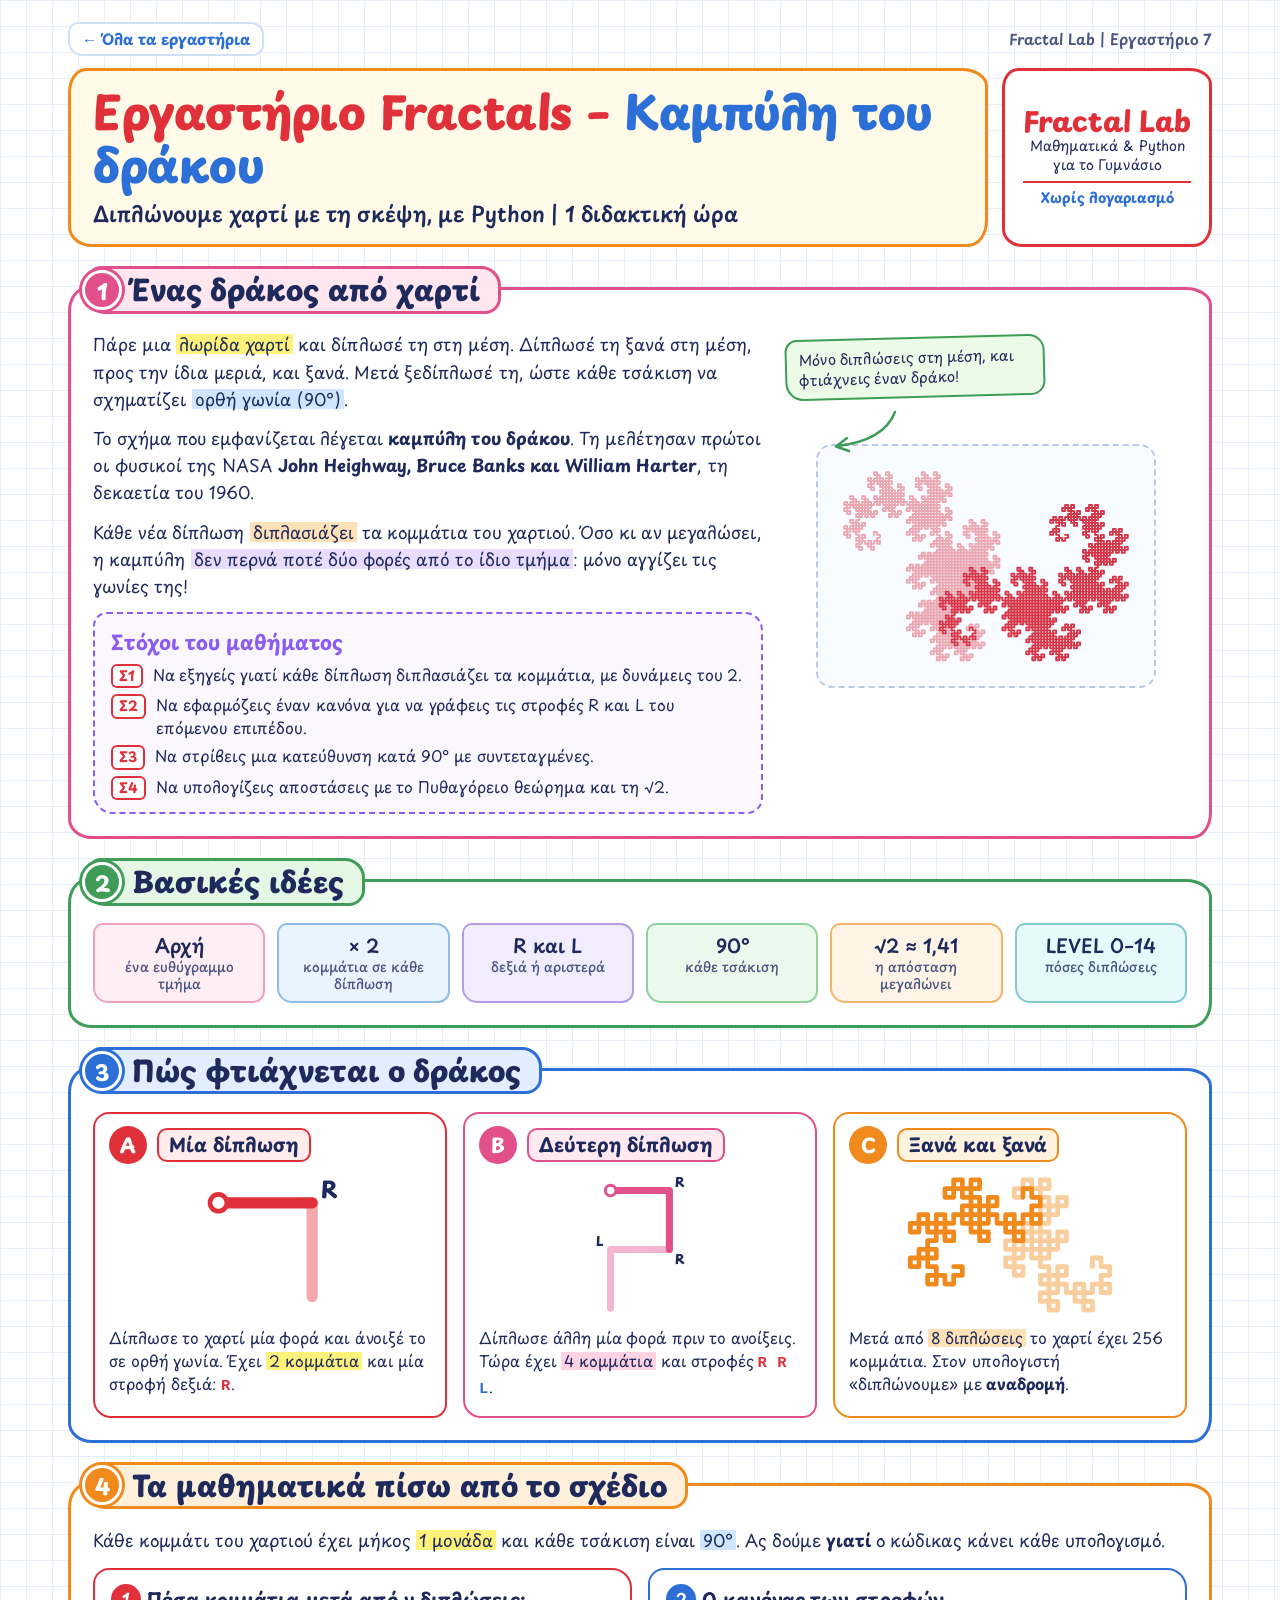
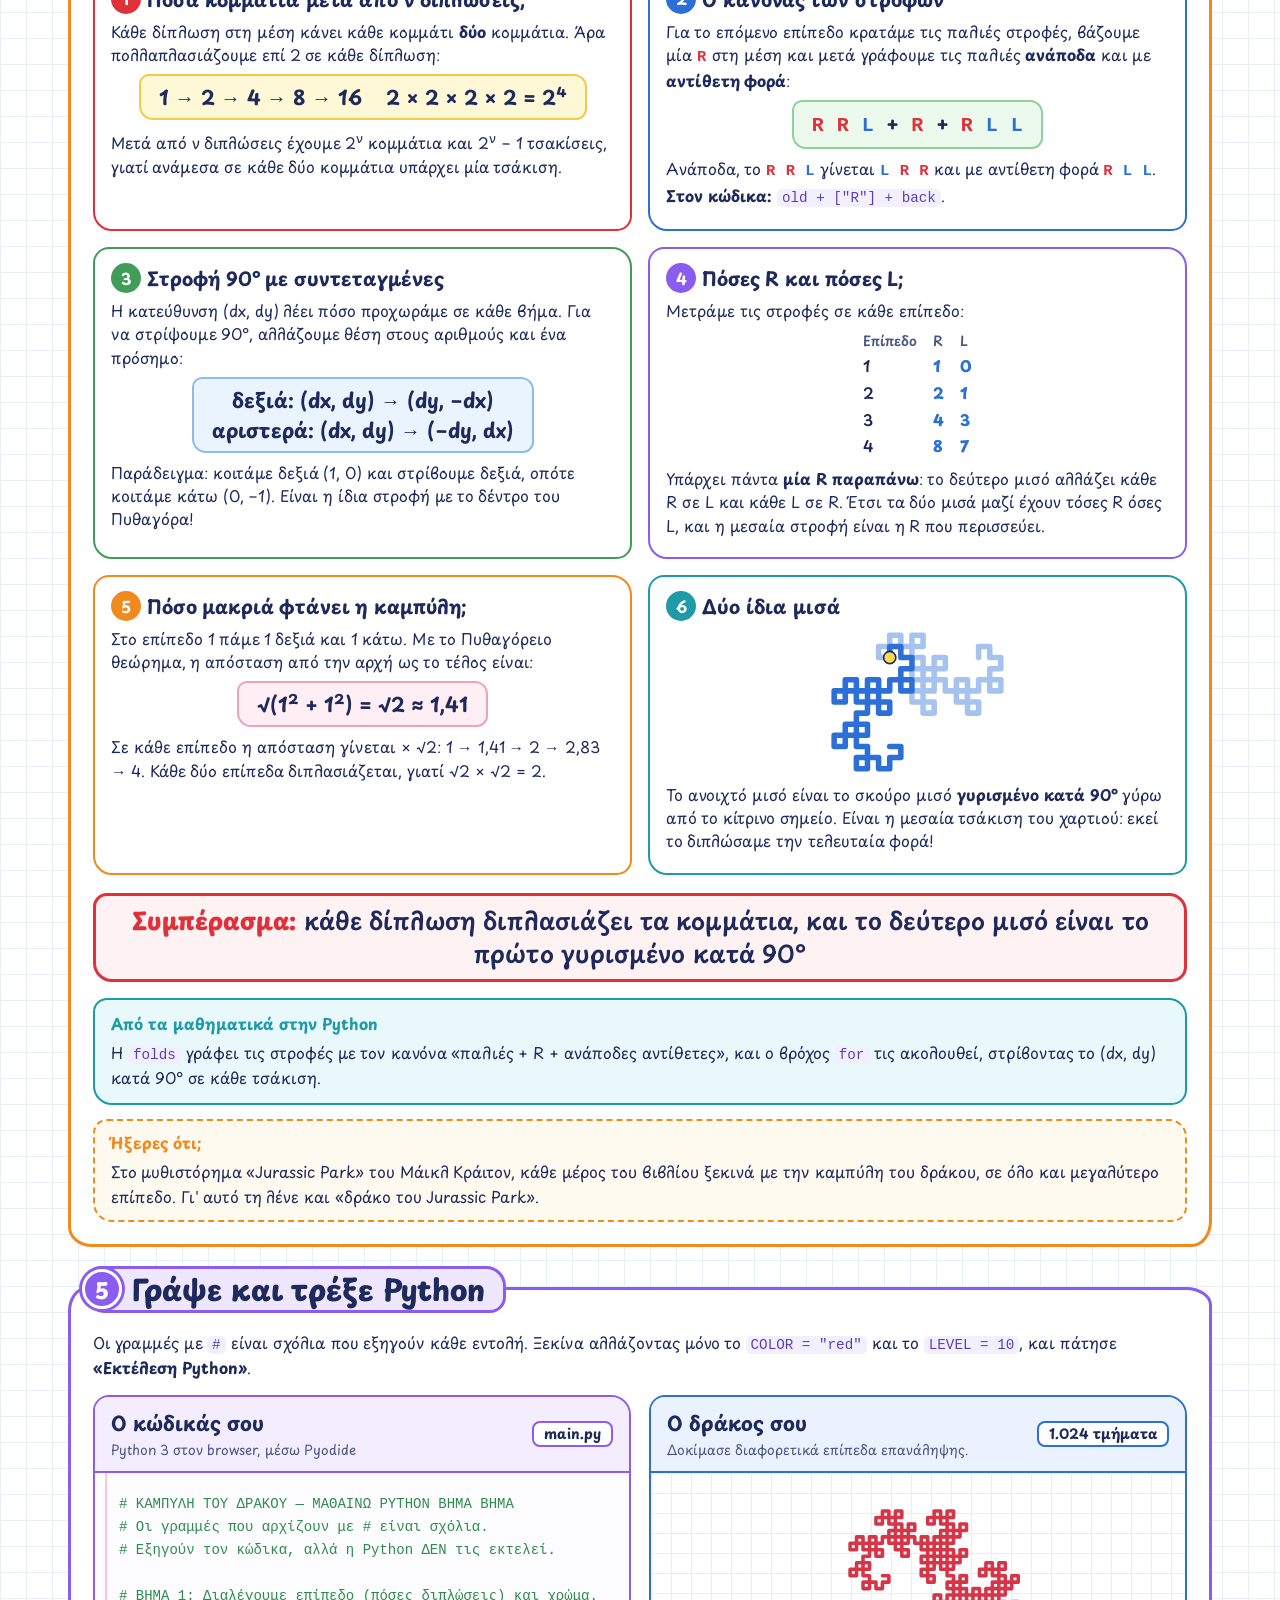
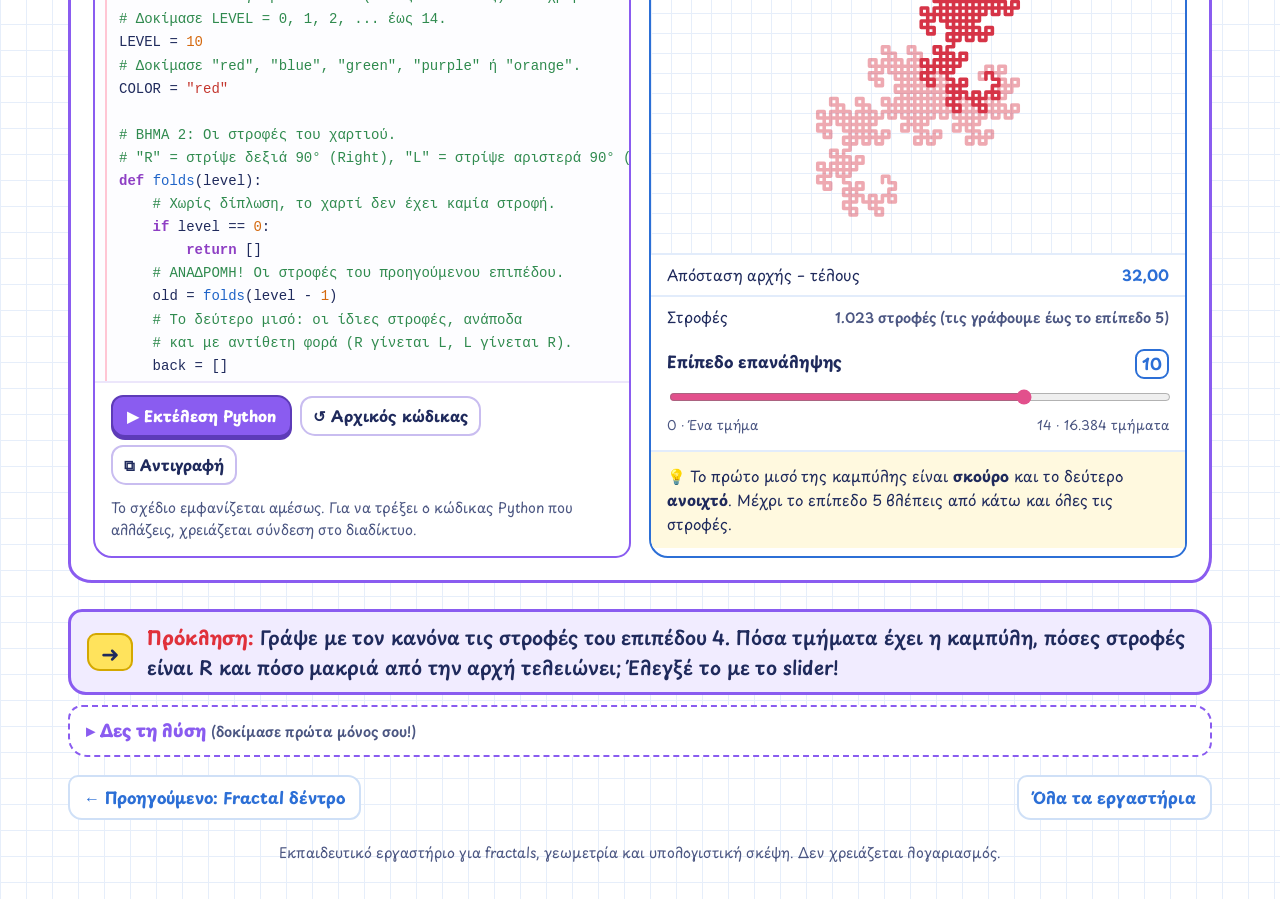
==== dragon-curve/index.html @ 5a10f0d4 "Add lab 7, the dragon curve, and list all seven labs Co-Authored-By: Claude Opus 5.5 <noreply@anthro" ====
<!doctype html>
<html lang="el"><head><meta charset="utf-8"/><meta name="viewport" content="width=device-width, initial-scale=1"/><title>Εργαστήριο Fractals · Καμπύλη του δράκου</title>
<link rel="preconnect" href="https://fonts.googleapis.com"><link rel="preconnect" href="https://fonts.gstatic.com" crossorigin>
<link href="https://fonts.googleapis.com/css2?family=Playpen+Sans:wght@400..800&display=swap" rel="stylesheet">
<link rel="stylesheet" href="../assets/lab.css">
<style>
.stat-line{padding:8px 16px;border-top:2px solid #e2ecfb;font-size:15px;display:flex;justify-content:space-between;align-items:baseline;gap:12px}
.stat-line b{color:var(--blue);text-align:right}
.stat-line.turns b{font-size:14px;color:var(--muted);font-weight:600}.stat-line.turns b.seq{font-weight:700;word-break:break-all}
.seq{font-family:ui-monospace,SFMono-Regular,Menlo,Consolas,monospace;font-weight:700;letter-spacing:.5px}
.seq .r{color:var(--red)}.seq .l{color:var(--blue)}
</style>
</head>
<body><main class="sheet">
<nav class="lab-nav" aria-label="Fractal Lab"><a href="../">← Όλα τα εργαστήρια</a><span>Fractal Lab | Εργαστήριο 7</span></nav>

<header class="sheet-head">
  <div class="title-card">
    <h1><span class="t1">Εργαστήριο Fractals –</span> <span class="t2">Καμπύλη του δράκου</span></h1>
    <p>Διπλώνουμε χαρτί με τη σκέψη, με Python | 1 διδακτική ώρα</p>
  </div>
  <aside class="brand-card" aria-label="Fractal Lab">
    <strong>Fractal Lab</strong>
    <span>Μαθηματικά &amp; Python<br>για το Γυμνάσιο</span>
    <em>Χωρίς λογαριασμό</em>
  </aside>
</header>

<section class="block b-pink" aria-labelledby="s1">
  <div class="tab"><span class="num">1</span><h2 id="s1">Ένας δράκος από χαρτί</h2></div>
  <div class="intro">
    <div>
      <p>Πάρε μια <span class="hl y">λωρίδα χαρτί</span> και δίπλωσέ τη στη μέση. Δίπλωσέ τη ξανά στη μέση, προς την ίδια μεριά, και ξανά. Μετά ξεδίπλωσέ τη, ώστε κάθε τσάκιση να σχηματίζει <span class="hl b">ορθή γωνία (90°)</span>.</p>
      <p>Το σχήμα που εμφανίζεται λέγεται <strong>καμπύλη του δράκου</strong>. Τη μελέτησαν πρώτοι οι φυσικοί της NASA <strong>John Heighway, Bruce Banks και William Harter</strong>, τη δεκαετία του 1960.</p>
      <p>Κάθε νέα δίπλωση <span class="hl o">διπλασιάζει</span> τα κομμάτια του χαρτιού. Όσο κι αν μεγαλώσει, η καμπύλη <span class="hl v">δεν περνά ποτέ δύο φορές από το ίδιο τμήμα</span>: μόνο αγγίζει τις γωνίες της!</p>
      <div class="goals">
        <h3>Στόχοι του μαθήματος</h3>
        <ol>
          <li><b>Σ1</b><span>Να εξηγείς γιατί κάθε δίπλωση διπλασιάζει τα κομμάτια, με δυνάμεις του 2.</span></li>
          <li><b>Σ2</b><span>Να εφαρμόζεις έναν κανόνα για να γράφεις τις στροφές R και L του επόμενου επιπέδου.</span></li>
          <li><b>Σ3</b><span>Να στρίβεις μια κατεύθυνση κατά 90° με συντεταγμένες.</span></li>
          <li><b>Σ4</b><span>Να υπολογίζεις αποστάσεις με το Πυθαγόρειο θεώρημα και τη √2.</span></li>
        </ol>
      </div>
    </div>
    <div class="figure">
      <p class="note">Μόνο διπλώσεις στη μέση, και φτιάχνεις έναν δράκο!</p>
      <svg class="arrow" viewBox="0 0 90 46" aria-hidden="true"><path d="M70 4 C 60 30, 30 36, 12 38" fill="none" stroke="#3f9d58" stroke-width="2.5" stroke-linecap="round"/><path d="M22 30 L11 38.5 L24 43" fill="none" stroke="#3f9d58" stroke-width="2.5" stroke-linecap="round" stroke-linejoin="round"/></svg>
      <div class="fig-box"><svg id="fig-hero" role="img" aria-label="Καμπύλη του δράκου, επίπεδο 12"></svg></div>
    </div>
  </div>
</section>
<section class="block b-green" aria-labelledby="s2">
  <div class="tab"><span class="num">2</span><h2 id="s2">Βασικές ιδέες</h2></div>
  <div class="chips">
    <div class="chip c1">Αρχή<small>ένα ευθύγραμμο τμήμα</small></div>
    <div class="chip c2">× 2<small>κομμάτια σε κάθε δίπλωση</small></div>
    <div class="chip c3">R και L<small>δεξιά ή αριστερά</small></div>
    <div class="chip c4">90°<small>κάθε τσάκιση</small></div>
    <div class="chip c5">√2 ≈ 1,41<small>η απόσταση μεγαλώνει</small></div>
    <div class="chip c6">LEVEL 0–14<small>πόσες διπλώσεις</small></div>
  </div>
</section>
<section class="block b-blue" aria-labelledby="s3">
  <div class="tab"><span class="num">3</span><h2 id="s3">Πώς φτιάχνεται ο δράκος</h2></div>
  <div class="steps">
    <article class="step sA">
      <div class="step-head"><span class="letter">A</span><h3>Μία δίπλωση</h3></div>
      <svg class="fig" id="fig-a" role="img" aria-label="Δύο τμήματα με μία στροφή δεξιά"></svg>
      <p>Δίπλωσε το χαρτί μία φορά και άνοιξέ το σε ορθή γωνία. Έχει <span class="hl y">2 κομμάτια</span> και μία στροφή δεξιά: <span class="seq"><span class="r">R</span></span>.</p>
    </article>
    <article class="step sB">
      <div class="step-head"><span class="letter">B</span><h3>Δεύτερη δίπλωση</h3></div>
      <svg class="fig" id="fig-b" role="img" aria-label="Τέσσερα τμήματα με στροφές R, R, L"></svg>
      <p>Δίπλωσε άλλη μία φορά πριν το ανοίξεις. Τώρα έχει <span class="hl p">4 κομμάτια</span> και στροφές <span class="seq"><span class="r">R</span> <span class="r">R</span> <span class="l">L</span></span>.</p>
    </article>
    <article class="step sC">
      <div class="step-head"><span class="letter">C</span><h3>Ξανά και ξανά</h3></div>
      <svg class="fig" id="fig-c" role="img" aria-label="Καμπύλη του δράκου, επίπεδο 8"></svg>
      <p>Μετά από <span class="hl o">8 διπλώσεις</span> το χαρτί έχει 256 κομμάτια. Στον υπολογιστή «διπλώνουμε» με <strong>αναδρομή</strong>.</p>
    </article>
  </div>
</section>
<section class="block b-orange" aria-labelledby="s4">
  <div class="tab"><span class="num">4</span><h2 id="s4">Τα μαθηματικά πίσω από το σχέδιο</h2></div>
  <p class="math-lead">Κάθε κομμάτι του χαρτιού έχει μήκος <span class="hl y">1 μονάδα</span> και κάθε τσάκιση είναι <span class="hl b">90°</span>. Ας δούμε <strong>γιατί</strong> ο κώδικας κάνει κάθε υπολογισμό.</p>
  <div class="math-grid">
    <article class="math-item m1"><h3><span class="q">1</span>Πόσα κομμάτια μετά από ν διπλώσεις;</h3>
      <p>Κάθε δίπλωση στη μέση κάνει κάθε κομμάτι <strong>δύο</strong> κομμάτια. Άρα πολλαπλασιάζουμε επί 2 σε κάθε δίπλωση:</p>
      <div class="fbox">1 → 2 → 4 → 8 → 16 &nbsp;&nbsp; 2 × 2 × 2 × 2 = 2⁴</div>
      <p>Μετά από ν διπλώσεις έχουμε 2<sup>ν</sup> κομμάτια και 2<sup>ν</sup> − 1 τσακίσεις, γιατί ανάμεσα σε κάθε δύο κομμάτια υπάρχει μία τσάκιση.</p>
    </article>
    <article class="math-item m2"><h3><span class="q">2</span>Ο κανόνας των στροφών</h3>
      <p>Για το επόμενο επίπεδο κρατάμε τις παλιές στροφές, βάζουμε μία <span class="seq"><span class="r">R</span></span> στη μέση και μετά γράφουμε τις παλιές <strong>ανάποδα</strong> και με <strong>αντίθετη φορά</strong>:</p>
      <div class="fbox green"><span class="seq"><span class="r">R</span> <span class="r">R</span> <span class="l">L</span></span> &nbsp;+&nbsp; <span class="seq"><span class="r">R</span></span> &nbsp;+&nbsp; <span class="seq"><span class="r">R</span> <span class="l">L</span> <span class="l">L</span></span></div>
      <p>Ανάποδα, το <span class="seq"><span class="r">R</span> <span class="r">R</span> <span class="l">L</span></span> γίνεται <span class="seq"><span class="l">L</span> <span class="r">R</span> <span class="r">R</span></span> και με αντίθετη φορά <span class="seq"><span class="r">R</span> <span class="l">L</span> <span class="l">L</span></span>. <strong>Στον κώδικα:</strong> <code>old + ["R"] + back</code>.</p>
    </article>
    <article class="math-item m3"><h3><span class="q">3</span>Στροφή 90° με συντεταγμένες</h3>
      <p>Η κατεύθυνση (dx, dy) λέει πόσο προχωράμε σε κάθε βήμα. Για να στρίψουμε 90°, αλλάζουμε θέση στους αριθμούς και ένα πρόσημο:</p>
      <div class="fbox blue">δεξιά: (dx, dy) → (dy, −dx)<br>αριστερά: (dx, dy) → (−dy, dx)</div>
      <p>Παράδειγμα: κοιτάμε δεξιά (1, 0) και στρίβουμε δεξιά, οπότε κοιτάμε κάτω (0, −1). Είναι η ίδια στροφή με το δέντρο του Πυθαγόρα!</p>
    </article>
    <article class="math-item m4"><h3><span class="q">4</span>Πόσες R και πόσες L;</h3>
      <p>Μετράμε τις στροφές σε κάθε επίπεδο:</p>
      <div class="table"><span class="th">Επίπεδο</span><span class="th">R</span><span class="th">L</span><span>1</span><span>1</span><span>0</span><span>2</span><span>2</span><span>1</span><span>3</span><span>4</span><span>3</span><span>4</span><span>8</span><span>7</span></div>
      <p>Υπάρχει πάντα <strong>μία R παραπάνω</strong>: το δεύτερο μισό αλλάζει κάθε R σε L και κάθε L σε R. Έτσι τα δύο μισά μαζί έχουν τόσες R όσες L, και η μεσαία στροφή είναι η R που περισσεύει.</p>
    </article>
    <article class="math-item m5"><h3><span class="q">5</span>Πόσο μακριά φτάνει η καμπύλη;</h3>
      <p>Στο επίπεδο 1 πάμε 1 δεξιά και 1 κάτω. Με το Πυθαγόρειο θεώρημα, η απόσταση από την αρχή ως το τέλος είναι:</p>
      <div class="fbox pink">√(1² + 1²) = √2 ≈ 1,41</div>
      <p>Σε κάθε επίπεδο η απόσταση γίνεται × √2: 1 → 1,41 → 2 → 2,83 → 4. Κάθε δύο επίπεδα διπλασιάζεται, γιατί √2 × √2 = 2.</p>
    </article>
    <article class="math-item m6"><h3><span class="q">6</span>Δύο ίδια μισά</h3>
      <svg class="fig" id="fig-halves" role="img" aria-label="Καμπύλη του δράκου επιπέδου 7, με το πρώτο μισό σκούρο και το δεύτερο ανοιχτό, και το μεσαίο σημείο σημειωμένο" style="height:150px"></svg>
      <p>Το ανοιχτό μισό είναι το σκούρο μισό <strong>γυρισμένο κατά 90°</strong> γύρω από το κίτρινο σημείο. Είναι η μεσαία τσάκιση του χαρτιού: εκεί το διπλώσαμε την τελευταία φορά!</p>
    </article>
  </div>
  <div class="answer">Συμπέρασμα: <span>κάθε δίπλωση διπλασιάζει τα κομμάτια, και το δεύτερο μισό είναι το πρώτο γυρισμένο κατά 90°</span></div>
  <div class="bridge"><strong>Από τα μαθηματικά στην Python</strong><p>Η <code>folds</code> γράφει τις στροφές με τον κανόνα «παλιές + R + ανάποδες αντίθετες», και ο βρόχος <code>for</code> τις ακολουθεί, στρίβοντας το (dx, dy) κατά 90° σε κάθε τσάκιση.</p></div>
  <div class="did-you-know"><strong>Ήξερες ότι;</strong><p>Στο μυθιστόρημα «Jurassic Park» του Μάικλ Κράιτον, κάθε μέρος του βιβλίου ξεκινά με την καμπύλη του δράκου, σε όλο και μεγαλύτερο επίπεδο. Γι' αυτό τη λένε και «δράκο του Jurassic Park».</p></div>
</section>
<section class="block b-purple" aria-labelledby="s5">
  <div class="tab"><span class="num">5</span><h2 id="s5">Γράψε και τρέξε Python</h2></div>
  <p class="lab-guide">Οι γραμμές με <code>#</code> είναι σχόλια που εξηγούν κάθε εντολή. Ξεκίνα αλλάζοντας μόνο το <code>COLOR = "red"</code> και το <code>LEVEL = 10</code>, και πάτησε <strong>«Εκτέλεση Python»</strong>.</p>
  <div class="workspace">
    <article class="panel p-code">
      <div class="panel-head"><div><h3>Ο κώδικάς σου</h3><p>Python 3 στον browser, μέσω Pyodide</p></div><span class="tag">main.py</span></div>
      <div class="editor-wrap"><pre id="highlight" aria-hidden="true" class="editor-highlight"><code id="highlightCode"></code></pre><textarea class="editor" id="code" spellcheck="false" aria-label="Επεξεργαστής κώδικα Python" wrap="off"></textarea></div>
      <div class="actions"><button class="primary" id="run">▶ Εκτέλεση Python</button><button class="secondary" id="reset">↺ Αρχικός κώδικας</button><button class="secondary" id="copy">⧉ Αντιγραφή</button></div>
      <div id="status" class="status" role="status" aria-live="polite">Το σχέδιο εμφανίζεται αμέσως. Για να τρέξει ο κώδικας Python που αλλάζεις, χρειάζεται σύνδεση στο διαδίκτυο.</div>
    </article>
    <article class="panel p-draw">
      <div class="panel-head"><div><h3>Ο δράκος σου</h3><p>Δοκίμασε διαφορετικά επίπεδα επανάληψης.</p></div><span class="tag" id="countBadge">1.024 τμήματα</span></div>
      <div class="preview"><canvas id="canvas" aria-label="Η καμπύλη του δράκου σου"></canvas></div>
      <div class="stat-line"><span>Απόσταση αρχής – τέλους</span><b id="dist">…</b></div>
      <div class="stat-line turns"><span>Στροφές</span><b id="turns">…</b></div>
      <div class="controls">
        <div class="range-label"><label for="level">Επίπεδο επανάληψης</label><strong id="levelText">10</strong></div><input id="level" type="range" min="0" max="14" value="10"/><div class="mini-row"><span>0 · Ένα τμήμα</span><span>14 · 16.384 τμήματα</span></div>
      </div>
      <div class="callout">💡 Το πρώτο μισό της καμπύλης είναι <strong>σκούρο</strong> και το δεύτερο <strong>ανοιχτό</strong>. Μέχρι το επίπεδο 5 βλέπεις από κάτω και όλες τις στροφές.</div>
    </article>
  </div>
</section>

<div class="next"><span class="go" aria-hidden="true">➜</span><p><b>Πρόκληση:</b> Γράψε με τον κανόνα τις στροφές του επιπέδου 4. Πόσα τμήματα έχει η καμπύλη, πόσες στροφές είναι R και πόσο μακριά από την αρχή τελειώνει; Έλεγξέ το με το slider!</p></div>
<details class="solution"><summary>Δες τη λύση <small>(δοκίμασε πρώτα μόνος σου!)</small></summary>
<div class="sol-body">
<p><strong>Οι στροφές.</strong> Ξεκινάμε από το επίπεδο 3: <span class="seq"><span class="r">R</span> <span class="r">R</span> <span class="l">L</span> <span class="r">R</span> <span class="r">R</span> <span class="l">L</span> <span class="l">L</span></span>. Τις γράφουμε ανάποδα, <span class="seq"><span class="l">L</span> <span class="l">L</span> <span class="r">R</span> <span class="r">R</span> <span class="l">L</span> <span class="r">R</span> <span class="r">R</span></span>, και αλλάζουμε τη φορά τους, <span class="seq"><span class="r">R</span> <span class="r">R</span> <span class="l">L</span> <span class="l">L</span> <span class="r">R</span> <span class="l">L</span> <span class="l">L</span></span>. Τώρα τα ενώνουμε με μία <span class="seq"><span class="r">R</span></span> στη μέση:</p>
<div class="fbox"><span class="seq"><span class="r">R</span> <span class="r">R</span> <span class="l">L</span> <span class="r">R</span> <span class="r">R</span> <span class="l">L</span> <span class="l">L</span></span> &nbsp;+&nbsp; <span class="seq"><span class="r">R</span></span> &nbsp;+&nbsp; <span class="seq"><span class="r">R</span> <span class="r">R</span> <span class="l">L</span> <span class="l">L</span> <span class="r">R</span> <span class="l">L</span> <span class="l">L</span></span></div>
<p>Δηλαδή 7 + 1 + 7 = 15 στροφές.</p>
<p><strong>Πόσα τμήματα;</strong> Τέσσερις διπλώσεις: 2⁴ = 2 × 2 × 2 × 2 = 16 τμήματα, μία στροφή ανάμεσα σε κάθε δύο: 16 − 1 = 15. ✓</p>
<p><strong>Πόσες R;</strong> Μετράμε: 8 στροφές R και 7 στροφές L, δηλαδή μία R παραπάνω, όπως πάντα.</p>
<p><strong>Πόσο μακριά;</strong> Σε κάθε επίπεδο η απόσταση γίνεται × √2:</p>
<div class="fbox pink">(√2)⁴ = √2 × √2 × √2 × √2 = 2 × 2 = 4</div>
<p>Το βλέπεις και στη γραμμή «Απόσταση αρχής – τέλους» κάτω από τον δράκο.</p>
<p class="final">Απάντηση: R R L R R L L R R R L L R L L, 16 τμήματα, 8 R και 7 L, απόσταση 4</p>
</div></details>

<nav class="lab-pager" aria-label="Άλλα εργαστήρια"><a href="../fractal-tree/">← Προηγούμενο: Fractal δέντρο</a><a class="next-lab" href="../">Όλα τα εργαστήρια</a></nav>

<footer>Εκπαιδευτικό εργαστήριο για fractals, γεωμετρία και υπολογιστική σκέψη. Δεν χρειάζεται λογαριασμός.</footer>
</main>
<script src="../assets/draw2d.js"></script>
<script src="../assets/lab.js"></script>
<script>

const INITIAL = "# ΚΑΜΠΥΛΗ ΤΟΥ ΔΡΑΚΟΥ — ΜΑΘΑΙΝΩ PYTHON ΒΗΜΑ ΒΗΜΑ\n# Οι γραμμές που αρχίζουν με # είναι σχόλια.\n# Εξηγούν τον κώδικα, αλλά η Python ΔΕΝ τις εκτελεί.\n\n# ΒΗΜΑ 1: Διαλέγουμε επίπεδο (πόσες διπλώσεις) και χρώμα.\n# Δοκίμασε LEVEL = 0, 1, 2, ... έως 14.\nLEVEL = 10\n# Δοκίμασε \"red\", \"blue\", \"green\", \"purple\" ή \"orange\".\nCOLOR = \"red\"\n\n# ΒΗΜΑ 2: Οι στροφές του χαρτιού.\n# \"R\" = στρίψε δεξιά 90° (Right), \"L\" = στρίψε αριστερά 90° (Left).\ndef folds(level):\n    # Χωρίς δίπλωση, το χαρτί δεν έχει καμία στροφή.\n    if level == 0:\n        return []\n    # ΑΝΑΔΡΟΜΗ! Οι στροφές του προηγούμενου επιπέδου.\n    old = folds(level - 1)\n    # Το δεύτερο μισό: οι ίδιες στροφές, ανάποδα\n    # και με αντίθετη φορά (R γίνεται L, L γίνεται R).\n    back = []\n    for turn in reversed(old):\n        if turn == \"R\":\n            back.append(\"L\")\n        else:\n            back.append(\"R\")\n    # Παλιές στροφές + μία νέα στη μέση + το δεύτερο μισό.\n    return old + [\"R\"] + back\n\nturns = folds(LEVEL)\n\n# ΒΗΜΑ 3: Περπατάμε πάνω στο ξεδιπλωμένο χαρτί.\n# Ξεκινάμε από το (0, 0) και κοιτάμε προς τα δεξιά: (dx, dy) = (1, 0).\nx, y = 0, 0\ndx, dy = 1, 0\npoints = [(x, y)]\nx, y = x + dx, y + dy\npoints.append((x, y))\n\nfor turn in turns:\n    # Στροφή 90°: δεξιά (dx, dy) γίνεται (dy, -dx),\n    # αριστερά (dx, dy) γίνεται (-dy, dx).\n    if turn == \"R\":\n        dx, dy = dy, -dx\n    else:\n        dx, dy = -dy, dx\n    # Ένα βήμα μπροστά στη νέα κατεύθυνση.\n    x, y = x + dx, y + dy\n    points.append((x, y))\n\n# ΤΕΛΟΣ! Η ιστοσελίδα ενώνει τα points με το COLOR.\n# ΠΕΙΡΑΜΑ: Βάλε return old + [\"L\"] + back και δες τι αλλάζει.\n";
const $ = s => document.querySelector(s);
function folds(n) {
  if (n === 0) return [];
  const old = folds(n - 1);
  return [...old, 'R', ...old.slice().reverse().map(t => t === 'R' ? 'L' : 'R')];
}
function walk(turns) {
  let x = 1, y = 0, dx = 1, dy = 0;
  const pts = [[0, 0], [1, 0]];
  for (const t of turns) {
    if (t === 'R') [dx, dy] = [dy, -dx]; else [dx, dy] = [-dy, dx];
    x += dx; y += dy; pts.push([x, y]);
  }
  return pts;
}
const dragon = n => walk(folds(n));
const RED = '#d63447', NICE = { red: RED };
// Το πρώτο μισό σκούρο, το δεύτερο ανοιχτό: φαίνεται ότι είναι το ίδιο σχήμα γυρισμένο κατά 90°.
function halves(pts) {
  if (pts.length < 3) return [pts, []];
  const h = Math.floor((pts.length - 1) / 2);
  return [pts.slice(0, h + 1), pts.slice(h)];
}
function dragonSVG(svg, pts, color, width, viewBox) {
  const b = FL2D.bounds({ path: pts }), pad = Math.max(0.6, 0.05 * Math.max(b.maxX - b.minX, b.maxY - b.minY));
  svg.setAttribute('viewBox', viewBox || ((b.minX - pad) + ' ' + (-(b.maxY + pad)) + ' ' + (b.maxX - b.minX + 2 * pad) + ' ' + (b.maxY - b.minY + 2 * pad)));
  const d = p => p.length > 1 ? 'M' + p.map(q => q[0] + ' ' + (-q[1])).join('L') : '';
  const [a, c] = halves(pts);
  svg.innerHTML = '<g fill="none" stroke-width="' + width + '" stroke-linecap="round" stroke-linejoin="round">'
    + '<path d="' + d(c) + '" stroke="' + color + '" stroke-opacity="0.42"/><path d="' + d(a) + '" stroke="' + color + '"/></g>';
}
function drawDragon(canvas, pts, color) {
  const rect = canvas.getBoundingClientRect(), ratio = window.devicePixelRatio || 1;
  canvas.width = Math.round(rect.width * ratio); canvas.height = Math.round(rect.height * ratio);
  const ctx = canvas.getContext('2d'); ctx.scale(ratio, ratio);
  const b = FL2D.bounds({ path: pts }); if (!b || pts.length < 2) return;
  const w = rect.width, h = rect.height, pad = 24;
  const scale = Math.min((w - 2 * pad) / Math.max(1, b.maxX - b.minX), (h - 2 * pad) / Math.max(1, b.maxY - b.minY));
  ctx.translate(w / 2, h / 2); ctx.scale(scale, -scale); ctx.translate(-(b.minX + b.maxX) / 2, -(b.minY + b.maxY) / 2);
  ctx.lineJoin = 'round'; ctx.lineCap = 'round'; ctx.lineWidth = Math.min(7, Math.max(0.8, scale * 0.55)) / scale; ctx.strokeStyle = color;
  const [a, c] = halves(pts);
  for (const [part, alpha] of [[c, 0.42], [a, 1]]) {
    if (part.length < 2) continue;
    ctx.globalAlpha = alpha; ctx.beginPath(); part.forEach((p, i) => i ? ctx.lineTo(p[0], p[1]) : ctx.moveTo(p[0], p[1])); ctx.stroke();
  }
  ctx.globalAlpha = 1;
}
const turnsOf = pts => {
  let s = '';
  for (let i = 1; i < pts.length - 1; i++) {
    const ax = pts[i][0] - pts[i - 1][0], ay = pts[i][1] - pts[i - 1][1], bx = pts[i + 1][0] - pts[i][0], by = pts[i + 1][1] - pts[i][1], c = ax * by - ay * bx;
    s += c < 0 ? 'R' : c > 0 ? 'L' : '·';
  }
  return s;
};
const label = (svg, x, y, t, size, fill = '#1f2a5c') => svg.insertAdjacentHTML('beforeend', '<text x="' + x + '" y="' + (-y) + '" font-size="' + size + '" text-anchor="middle" dominant-baseline="central" font-family="Playpen Sans, cursive" font-weight="800" fill="' + fill + '">' + t + '</text>');
const start = (svg, color) => svg.insertAdjacentHTML('beforeend', '<circle cx="0" cy="0" r="0.09" fill="#fff" stroke="' + color + '" stroke-width="0.05"/>');
dragonSVG($('#fig-hero'), dragon(12), RED, 0.62);
{ const svg = $('#fig-a'); dragonSVG(svg, dragon(1), '#e0313b', 0.12, '-0.4 -0.35 1.9 1.6'); start(svg, '#e0313b'); label(svg, 1.18, 0.15, 'R', 0.24); }
{ const svg = $('#fig-b'); dragonSVG(svg, dragon(2), '#e2508c', 0.12, '-0.5 -0.35 2.0 2.55'); start(svg, '#e2508c'); label(svg, 1.18, 0.15, 'R', 0.22); label(svg, 1.18, -1.15, 'R', 0.22); label(svg, -0.18, -0.85, 'L', 0.22); }
dragonSVG($('#fig-c'), dragon(8), '#f08a1c', 0.55);
{
  const svg = $('#fig-halves'), pts = dragon(7), mid = pts[(pts.length - 1) / 2];
  dragonSVG(svg, pts, '#2c6fd6', 0.5);
  svg.insertAdjacentHTML('beforeend', '<circle cx="' + mid[0] + '" cy="' + (-mid[1]) + '" r="0.55" fill="#ffd84d" stroke="#1f2a5c" stroke-width="0.15"/>');
}
const canvas = $('#canvas'), distEl = $('#dist'), turnsEl = $('#turns');
const fmt = v => v.toLocaleString('el-GR', { minimumFractionDigits: 2, maximumFractionDigits: 2 });
FractalLab.start({
  initial: INITIAL, outputVar: 'points', level: { min: 0, max: 14, value: 10 }, color: 'red', maxItems: 16500,
  preview: v => dragon(v.LEVEL),
  validate: items => items.length >= 2 && items.every(p => Array.isArray(p) && p.length === 2 && p.every(Number.isFinite)) ? null : 'Η λίστα points πρέπει να έχει τουλάχιστον δύο σημεία (x, y).',
  render: (items, color) => {
    drawDragon(canvas, items, NICE[color] || color);
    const a = items[0], z = items[items.length - 1];
    distEl.textContent = fmt(Math.hypot(z[0] - a[0], z[1] - a[1]));
    const t = turnsOf(items);
    if (t.length > 0 && t.length <= 31) { turnsEl.className = 'seq'; turnsEl.innerHTML = t.split('').map(c => '<span class="' + (c === 'R' ? 'r' : 'l') + '">' + c + '</span>').join(' '); }
    else { turnsEl.className = ''; turnsEl.textContent = t.length === 0 ? 'καμία' : t.length.toLocaleString('el-GR') + ' στροφές (τις γράφουμε έως το επίπεδο 5)'; }
  },
  countLabel: items => (items.length - 1).toLocaleString('el-GR') + (items.length === 2 ? ' τμήμα' : ' τμήματα')
});

</script></body></html>
---- assets/lab.css ----
:root{
  --ink:#1f2a5c;--muted:#4b5682;--paper:#ffffff;--grid:#e6eefa;
  --red:#e0313b;--blue:#2c6fd6;--pink:#e2508c;--green:#3f9d58;--purple:#8a5cf0;--orange:#f08a1c;--teal:#1f9aa8;
  --hl-yellow:#fff27a;--hl-green:#c9f4c0;--hl-pink:#ffd3e4;--hl-blue:#cfe6ff;--hl-orange:#ffe1b8;--hl-purple:#e8dcff;
  --hand:'Playpen Sans','Comic Sans MS','Segoe Print',cursive;
  --wobble:18px 26px 20px 24px / 24px 18px 26px 20px;
}
*{box-sizing:border-box}
html{-webkit-text-size-adjust:100%}
body{margin:0;color:var(--ink);font:400 17px/1.6 var(--hand);
  background-color:var(--paper);
  background-image:linear-gradient(var(--grid) 1px,transparent 1px),linear-gradient(90deg,var(--grid) 1px,transparent 1px);
  background-size:26px 26px}
button,input,textarea{font:inherit}
button{cursor:pointer}
button:focus-visible,input:focus-visible,textarea:focus-visible,a:focus-visible,canvas:focus-visible{outline:3px solid var(--pink);outline-offset:3px}
.sheet{max-width:1180px;margin:0 auto;padding:22px 18px 40px}

/* Επικεφαλίδα φύλλου εργασίας */
.sheet-head{display:grid;grid-template-columns:1fr auto;gap:14px;align-items:stretch}
.title-card{background:#fffbe8;border:3px solid var(--orange);border-radius:var(--wobble);padding:14px 22px}
.title-card h1{margin:0;font-size:clamp(28px,4.2vw,46px);line-height:1.15;font-weight:800;letter-spacing:-.5px}
.title-card h1 .t1{color:var(--red)}.title-card h1 .t2{color:var(--blue)}
.title-card p{margin:6px 0 0;font-size:clamp(16px,2vw,21px);font-weight:600}
.brand-card{background:#fff;border:3px solid var(--red);border-radius:16px 22px 18px 20px / 20px 16px 22px 18px;padding:10px 18px;text-align:center;display:flex;flex-direction:column;justify-content:center;min-width:200px}
.brand-card strong{color:var(--red);font-size:28px;line-height:1.1;font-weight:800}
.brand-card span{font-size:14px;line-height:1.35}
.brand-card em{font-style:normal;color:var(--blue);font-weight:700;border-top:2px solid var(--red);margin-top:6px;padding-top:4px;font-size:14px}

/* Ενότητες με αριθμημένο «αυτάκι» */
.block{position:relative;background:var(--paper);border:3px solid var(--c,var(--pink));border-radius:var(--wobble);padding:0 22px 22px;margin-top:40px}
.tab{position:relative;top:-24px;margin:0 0 -8px -6px;max-width:calc(100% + 6px);display:inline-flex;align-items:center;gap:10px;background:var(--tab,#ffe6ef);border:3px solid var(--c,var(--pink));border-radius:14px 20px 16px 18px;padding:2px 18px 2px 4px}
.tab .num{display:grid;place-items:center;flex:none;width:40px;height:40px;border-radius:50%;background:var(--c,var(--pink));color:#fff;font-weight:800;font-size:22px;border:3px solid #fff;margin:-8px 0 -8px -12px;box-shadow:0 0 0 3px var(--c,var(--pink))}
.tab h2{margin:0;font-size:clamp(21px,2.6vw,29px);font-weight:800;line-height:1.3}
.b-pink{--c:var(--pink);--tab:#ffe6ef}.b-green{--c:var(--green);--tab:#e3f7e4}.b-blue{--c:var(--blue);--tab:#e2eeff}.b-purple{--c:var(--purple);--tab:#efe6ff}.b-orange{--c:var(--orange);--tab:#fff0dc}

/* Μαρκαδόροι υπογράμμισης */
.hl{padding:0 .18em;border-radius:3px;-webkit-box-decoration-break:clone;box-decoration-break:clone}
.hl.y{background:linear-gradient(transparent 12%,var(--hl-yellow) 12% 90%,transparent 90%)}
.hl.g{background:linear-gradient(transparent 12%,var(--hl-green) 12% 90%,transparent 90%)}
.hl.p{background:linear-gradient(transparent 12%,var(--hl-pink) 12% 90%,transparent 90%)}
.hl.b{background:linear-gradient(transparent 12%,var(--hl-blue) 12% 90%,transparent 90%)}
.hl.o{background:linear-gradient(transparent 12%,var(--hl-orange) 12% 90%,transparent 90%)}
.hl.v{background:linear-gradient(transparent 12%,var(--hl-purple) 12% 90%,transparent 90%)}
code{font-family:Consolas,'Courier New',monospace;font-size:.92em;background:#f2f0ff;color:#5b3fb8;border-radius:5px;padding:1px 5px}

/* Ενότητα 1 */
.intro{display:grid;grid-template-columns:1.25fr .75fr;gap:22px;align-items:start}
.intro p{margin:0 0 12px}
.figure{position:relative;padding-top:6px}
.note{background:#ecfbe8;border:2px solid var(--green);border-radius:12px 16px 14px 18px;padding:8px 12px;font-size:14.5px;line-height:1.4;transform:rotate(-1.5deg);max-width:260px;margin-left:auto}
.arrow{display:block;width:90px;height:46px;margin:-2px 0 -10px 40px}
.iso-box{border:2px dashed #b9c8e6;border-radius:16px;background:#f8fbff;max-width:340px;margin:0 auto;padding:12px}
.iso-box svg{display:block;width:100%;height:auto}
.goals{margin-top:6px;border:2.5px dashed var(--purple);border-radius:14px 18px 16px 20px;background:#faf7ff;padding:12px 16px}
.goals h3{margin:0 0 6px;color:var(--purple);font-size:20px}
.goals ol{list-style:none;margin:0;padding:0;display:grid;gap:6px}
.goals li{display:flex;gap:10px;align-items:baseline;font-size:15.5px;line-height:1.45}
.goals li b{flex:none;color:var(--red);border:2px solid var(--red);border-radius:6px;padding:0 6px;font-size:14px;background:#fff}

/* Ενότητα 2: βασικές ιδέες */
.chips{display:grid;grid-template-columns:repeat(6,minmax(0,1fr));gap:12px}
.chip{border:2.5px solid var(--cc);background:var(--cb);border-radius:10px 14px 12px 15px;padding:8px 10px;font-size:19px;font-weight:600;text-align:center;line-height:1.3}
.chip small{display:block;font-size:13.5px;font-weight:500;color:var(--muted)}
.c1{--cc:#f0a0b8;--cb:#ffeef4}.c2{--cc:#8fbbea;--cb:#eaf4ff}.c3{--cc:#b49be8;--cb:#f2ecff}.c4{--cc:#8fd09b;--cb:#ecfaee}.c5{--cc:#f3b46b;--cb:#fff4e6}.c6{--cc:#7fcbd3;--cb:#e8f9fb}

/* Ενότητα 3: βήματα A/B/C */
.steps{display:grid;grid-template-columns:repeat(3,minmax(0,1fr));gap:16px}
.step{border:2.5px solid var(--sc);border-radius:16px 20px 14px 18px;padding:12px 14px 14px;background:#fff}
.step-head{display:flex;gap:10px;align-items:center;margin-bottom:6px}
.letter{flex:none;display:grid;place-items:center;width:38px;height:38px;border-radius:50%;background:var(--sc);color:#fff;font-weight:800;font-size:20px}
.step-head h3{margin:0;font-size:19px;line-height:1.25;background:var(--sh);border:2px solid var(--sc);border-radius:10px;padding:3px 10px}
.step p{margin:6px 0 0;font-size:15.5px;line-height:1.5}
.step .iso{display:block;width:100%;height:150px;margin:4px 0}
.sA{--sc:var(--red);--sh:#ffeceb}.sB{--sc:var(--pink);--sh:#ffeaf2}.sC{--sc:var(--orange);--sh:#fff2df}

/* Ενότητα 4: μαθηματικά */
.math-lead{margin:0 0 14px}
.math-grid{display:grid;grid-template-columns:repeat(2,minmax(0,1fr));gap:16px}
.math-item{border:2.5px solid var(--mc);border-radius:16px 20px 15px 19px;padding:14px 16px;background:#fff}
.math-item h3{margin:0 0 6px;font-size:19px;line-height:1.3}
.math-item h3 .q{display:inline-grid;place-items:center;width:30px;height:30px;border-radius:50%;background:var(--mc);color:#fff;font-size:16px;margin-right:6px;vertical-align:1px}
.math-item p{margin:6px 0;font-size:15.5px;line-height:1.5}
.fbox{display:table;margin:8px auto;padding:6px 18px;border:2.5px solid var(--fc,#f2c94c);background:var(--fb,#fff8d6);border-radius:10px 13px 11px 14px;font-weight:700;font-size:20px;text-align:center;line-height:1.5}
.fbox.blue{--fc:#8fbbea;--fb:#eaf4ff}.fbox.pink{--fc:#f0a0b8;--fb:#ffeef4}.fbox.green{--fc:#8fd09b;--fb:#ecfaee}
.m1{--mc:#e0313b}.m2{--mc:#2c6fd6}.m3{--mc:#3f9d58}.m4{--mc:#8a5cf0}.m5{--mc:#f08a1c}.m6{--mc:#1f9aa8}
.table{display:grid;grid-template-columns:auto auto auto;gap:2px 16px;justify-content:center;margin:8px 0;font-size:15.5px}
.table span:nth-child(3n+1){font-weight:600}
.table span:nth-child(3n+2),.table span:nth-child(3n){font-weight:800;color:var(--blue)}
.table .th{color:var(--muted)!important;font-weight:600!important;font-size:13.5px}
.mini-cube{display:block;margin:6px auto;width:150px;height:auto}
.answer{display:table;margin:18px auto 0;border:3px solid var(--red);background:#fff2f3;border-radius:14px 18px 15px 19px;padding:8px 22px;color:var(--red);font-size:clamp(18px,2.3vw,24px);font-weight:800;text-align:center;line-height:1.4}
.answer span{color:var(--ink);font-weight:600}
.bridge{margin-top:16px;border:2.5px solid var(--teal);background:#e9f8fa;border-radius:14px 18px 15px 19px;padding:12px 16px;font-size:15.5px}
.bridge strong{color:var(--teal)}
.bridge p{margin:4px 0 0}

/* Ενότητα 5: εργαστήριο */
.lab-guide{margin:0 0 14px;font-size:15.5px}
.workspace{display:grid;grid-template-columns:1fr 1fr;gap:18px}
.panel{min-width:0;border:2.5px solid var(--pc);border-radius:16px 20px 15px 19px;background:#fff;overflow:hidden}
.panel-head{display:flex;flex-wrap:wrap;align-items:center;justify-content:space-between;gap:8px;padding:10px 16px;background:var(--ph);border-bottom:2.5px solid var(--pc)}
.panel-head h3{margin:0;font-size:20px}
.panel-head p{margin:0;font-size:13.5px;color:var(--muted)}
.tag{display:inline-block;border:2px solid var(--pc);background:#fff;border-radius:8px;padding:0 10px;font-size:14px;font-weight:700}
.p-code{--pc:var(--purple);--ph:#f3edff}.p-draw{--pc:var(--blue);--ph:#eaf2ff}

/* Επεξεργάσιμος κώδικας με χρωματισμό σύνταξης, όπως σε IDE. */
.editor-wrap{position:relative;height:510px;background:#fdfdff;overflow:hidden;border-bottom:2px solid #ece6fb}
.editor-wrap::before{content:"";position:absolute;top:0;bottom:0;left:10px;width:2px;background:#ffc6d4;z-index:0}
.editor-wrap .editor,.editor-highlight{position:absolute;inset:0;width:100%;height:100%;margin:0;padding:20px 20px 20px 24px;border:0;font:14px/1.65 Consolas,'Courier New',monospace;tab-size:4;white-space:pre;overflow:auto;box-sizing:border-box}
.editor-wrap .editor{background:transparent;color:transparent;-webkit-text-fill-color:transparent;caret-color:var(--ink);resize:none;z-index:2;overflow:auto;outline:none}
.editor-wrap .editor:focus-visible{box-shadow:inset 0 0 0 3px var(--pink)}
.editor-wrap .editor::selection{background:rgba(44,111,214,.22);-webkit-text-fill-color:transparent}
.editor-highlight{z-index:1;color:var(--ink);pointer-events:none;scrollbar-width:none;background:transparent}
.editor-highlight::-webkit-scrollbar{display:none}
.editor-wrap #highlightCode{display:block;font:inherit;line-height:inherit;letter-spacing:inherit;white-space:inherit;tab-size:inherit;word-spacing:inherit;background:none;color:inherit;padding:0;border-radius:0}
.editor-wrap .editor,.editor-wrap .editor-highlight,.editor-wrap #highlightCode{font-family:Consolas,'Courier New',monospace;font-size:14px;font-weight:400;line-height:23.1px;letter-spacing:0;word-spacing:0;font-variant-ligatures:none}
.editor-wrap .editor,.editor-wrap .editor-highlight{overflow-wrap:normal;word-break:normal;text-align:left}
.py-comment{color:#2f8a4e}.py-keyword{color:#8e3fc4;font-weight:700}.py-string{color:#c4372f}.py-number{color:#d4690f}.py-function{color:#1f64c8}.py-builtin{color:#0f8a8f}.py-operator{color:var(--ink)}

.actions{padding:12px 16px;display:flex;gap:8px;flex-wrap:wrap;align-items:center}
.actions button,.view-actions button{font-size:15px}
.primary{background:var(--purple);color:#fff;border:2.5px solid #5d3bb8;border-radius:12px 15px 12px 14px;padding:7px 14px;font-weight:800;box-shadow:0 3px 0 #5d3bb8}
.primary:hover{background:#7748e0}.primary:active{transform:translateY(2px);box-shadow:0 1px 0 #5d3bb8}
.primary:disabled{opacity:.6;cursor:wait}
.secondary{background:#fff;color:var(--ink);border:2.5px solid #c9bdf0;border-radius:12px 14px 12px 15px;padding:6px 11px;font-weight:700}
.secondary:hover{background:#f6f2ff}
.status{color:var(--muted);font-size:14px;padding:0 16px 14px;min-height:32px}
.status.error{color:#b3262f}.status.ok{color:#2c7a43}
.viewer{position:relative;height:380px;background:#fff;
  background-image:linear-gradient(var(--grid) 1px,transparent 1px),linear-gradient(90deg,var(--grid) 1px,transparent 1px);background-size:20px 20px}
.viewer canvas{display:block;width:100%;height:100%;touch-action:none;cursor:grab}
.viewer canvas:active{cursor:grabbing}
.viewer .hint{position:absolute;left:10px;bottom:8px;background:#ffffffd9;border:2px solid #cfe0f7;border-radius:9px;padding:1px 9px;font-size:13px;color:var(--muted);pointer-events:none}
.viewer .fallback{position:absolute;inset:0;display:none;align-items:center;justify-content:center;text-align:center;padding:20px;font-size:15px;color:var(--muted)}
.viewer.no-3d .fallback{display:flex}.viewer.no-3d canvas,.viewer.no-3d .hint{display:none}
.view-actions{display:flex;gap:8px;flex-wrap:wrap;padding:10px 16px 0}
.controls{padding:12px 16px 14px;display:grid;gap:8px}
.range-label{display:flex;justify-content:space-between;gap:10px;font-weight:700;font-size:16px}
.range-label strong{display:inline-grid;place-items:center;min-width:34px;height:30px;border:2.5px solid var(--blue);border-radius:9px;color:var(--blue)}
input[type=range]{width:100%;accent-color:var(--pink)}
.mini-row{display:flex;justify-content:space-between;gap:8px;color:var(--muted);font-size:13px}
.callout{padding:12px 16px;border-top:2px solid #e2ecfb;background:#fff9df;font-size:15px}

/* Πλοήγηση ανάμεσα στα εργαστήρια */
.lab-nav{display:flex;justify-content:space-between;align-items:center;gap:10px;flex-wrap:wrap;margin:0 0 12px;font-size:15px}
.lab-nav a,.lab-pager a{text-decoration:none;font-weight:700;color:var(--blue);background:#fff;border:2.5px solid #cfe0f7;border-radius:10px 13px 11px 14px;padding:3px 12px}
.lab-nav a:hover,.lab-pager a:hover{background:#eef5ff}
.lab-nav a:focus-visible,.lab-pager a:focus-visible{outline:3px solid var(--pink);outline-offset:3px}
.lab-nav span{color:var(--muted);font-weight:600}
.lab-pager{display:flex;justify-content:space-between;gap:10px;flex-wrap:wrap;margin-top:18px;font-size:16px}
.lab-pager a{padding:8px 14px}
.lab-pager .next-lab{margin-left:auto}

/* Κάτω λωρίδα */
.next{margin-top:26px;display:flex;align-items:center;gap:14px;background:#f1ecff;border:3px solid var(--purple);border-radius:14px 20px 16px 18px;padding:10px 16px}
.next .go{flex:none;display:grid;place-items:center;width:46px;height:38px;background:#ffe35c;border:2.5px solid #d4a800;border-radius:9px 12px 10px 13px;font-size:22px}
.next p{margin:0;font-size:clamp(16px,2vw,19px);font-weight:600}
.next p b{color:var(--red)}
footer{text-align:center;color:var(--muted);font-size:14px;margin-top:22px}

@media(max-width:850px){
  .sheet-head,.intro,.workspace,.math-grid{grid-template-columns:1fr}
  .steps{grid-template-columns:1fr}
  .chips{grid-template-columns:repeat(2,minmax(0,1fr))}
  .brand-card{min-width:0}
  .note{margin:0 auto}
  .editor-wrap{height:340px}
  .viewer{height:320px}
  .block{padding:0 14px 16px}
  .tab{padding-right:12px}
  .tab h2{font-size:20px}
}

/* 2D προβολή (καμβάς) */
.preview{position:relative;height:380px;background:#fff;padding:14px;display:flex;align-items:center;justify-content:center;
  background-image:linear-gradient(var(--grid) 1px,transparent 1px),linear-gradient(90deg,var(--grid) 1px,transparent 1px);background-size:20px 20px}
.preview canvas{display:block;width:100%;height:100%}
.fig{display:block;width:100%;height:150px;margin:4px 0}
.fig-box{border:2px dashed #b9c8e6;border-radius:16px;background:#f8fbff;max-width:340px;margin:0 auto;padding:12px}
.fig-box svg{display:block;width:100%;height:auto;max-height:320px}
.param{display:grid;gap:4px}
.did-you-know{margin-top:14px;border:2.5px dashed var(--orange);background:#fffaf0;border-radius:14px 18px 15px 19px;padding:10px 16px;font-size:15.5px}
.did-you-know strong{color:var(--orange)}
.did-you-know p{margin:4px 0 0}
@media(max-width:850px){.preview{height:320px}}

/* Λύση της πρόκλησης (πτυσσόμενη) */
.solution{margin-top:10px;border:2.5px dashed var(--purple);border-radius:14px 18px 15px 19px;background:#fff;padding:0 16px}
.solution summary{cursor:pointer;list-style:none;padding:10px 0;font-weight:800;color:var(--purple);font-size:17px}
.solution summary::-webkit-details-marker{display:none}
.solution summary::before{content:"▸ "}
.solution[open] summary::before{content:"▾ "}
.solution summary small{font-weight:600;color:var(--muted);font-size:14px}
.solution summary:focus-visible{outline:3px solid var(--pink);outline-offset:3px;border-radius:6px}
.sol-body{padding:0 0 14px;font-size:16px}
.sol-body p{margin:6px 0}
.sol-body .fbox{margin:6px 0}
.sol-body .final{display:inline-block;border:2.5px solid var(--red);background:#fff2f3;color:var(--red);font-weight:800;border-radius:10px 13px 11px 14px;padding:3px 12px;margin-top:6px}
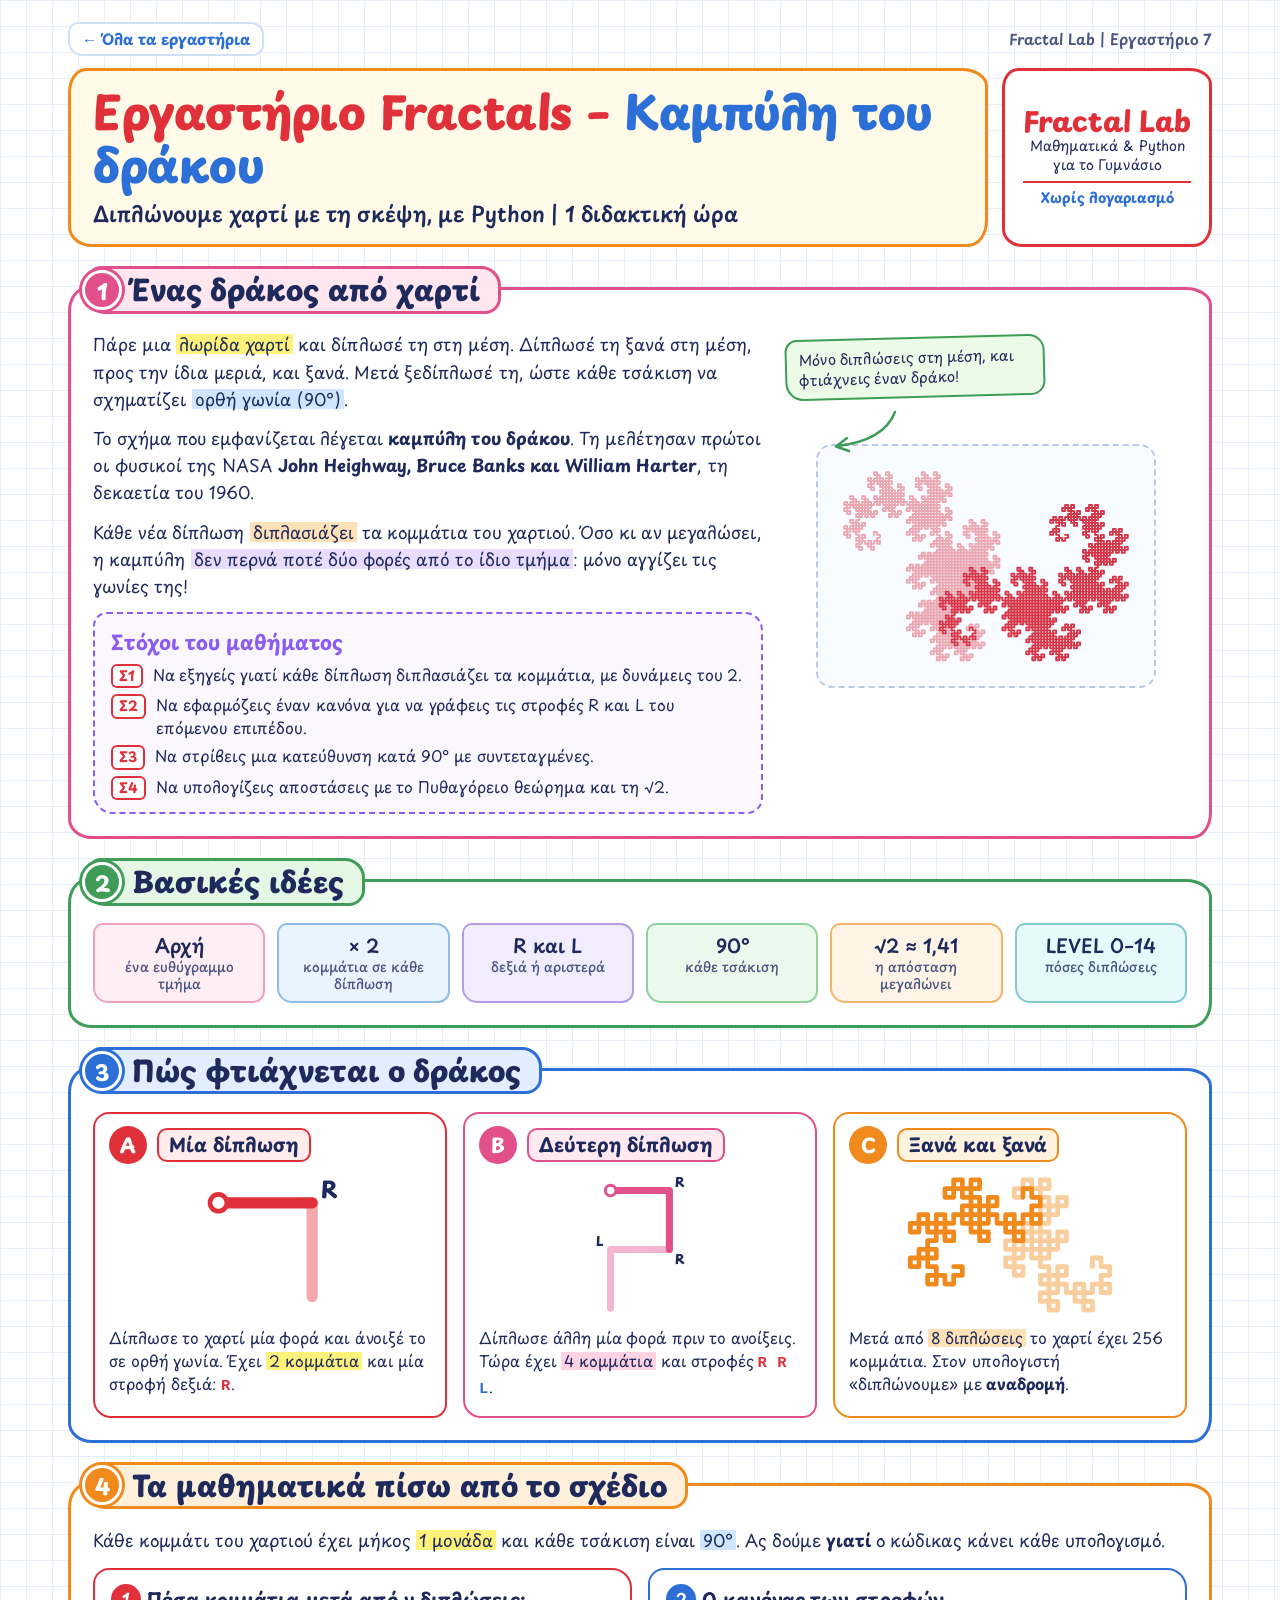
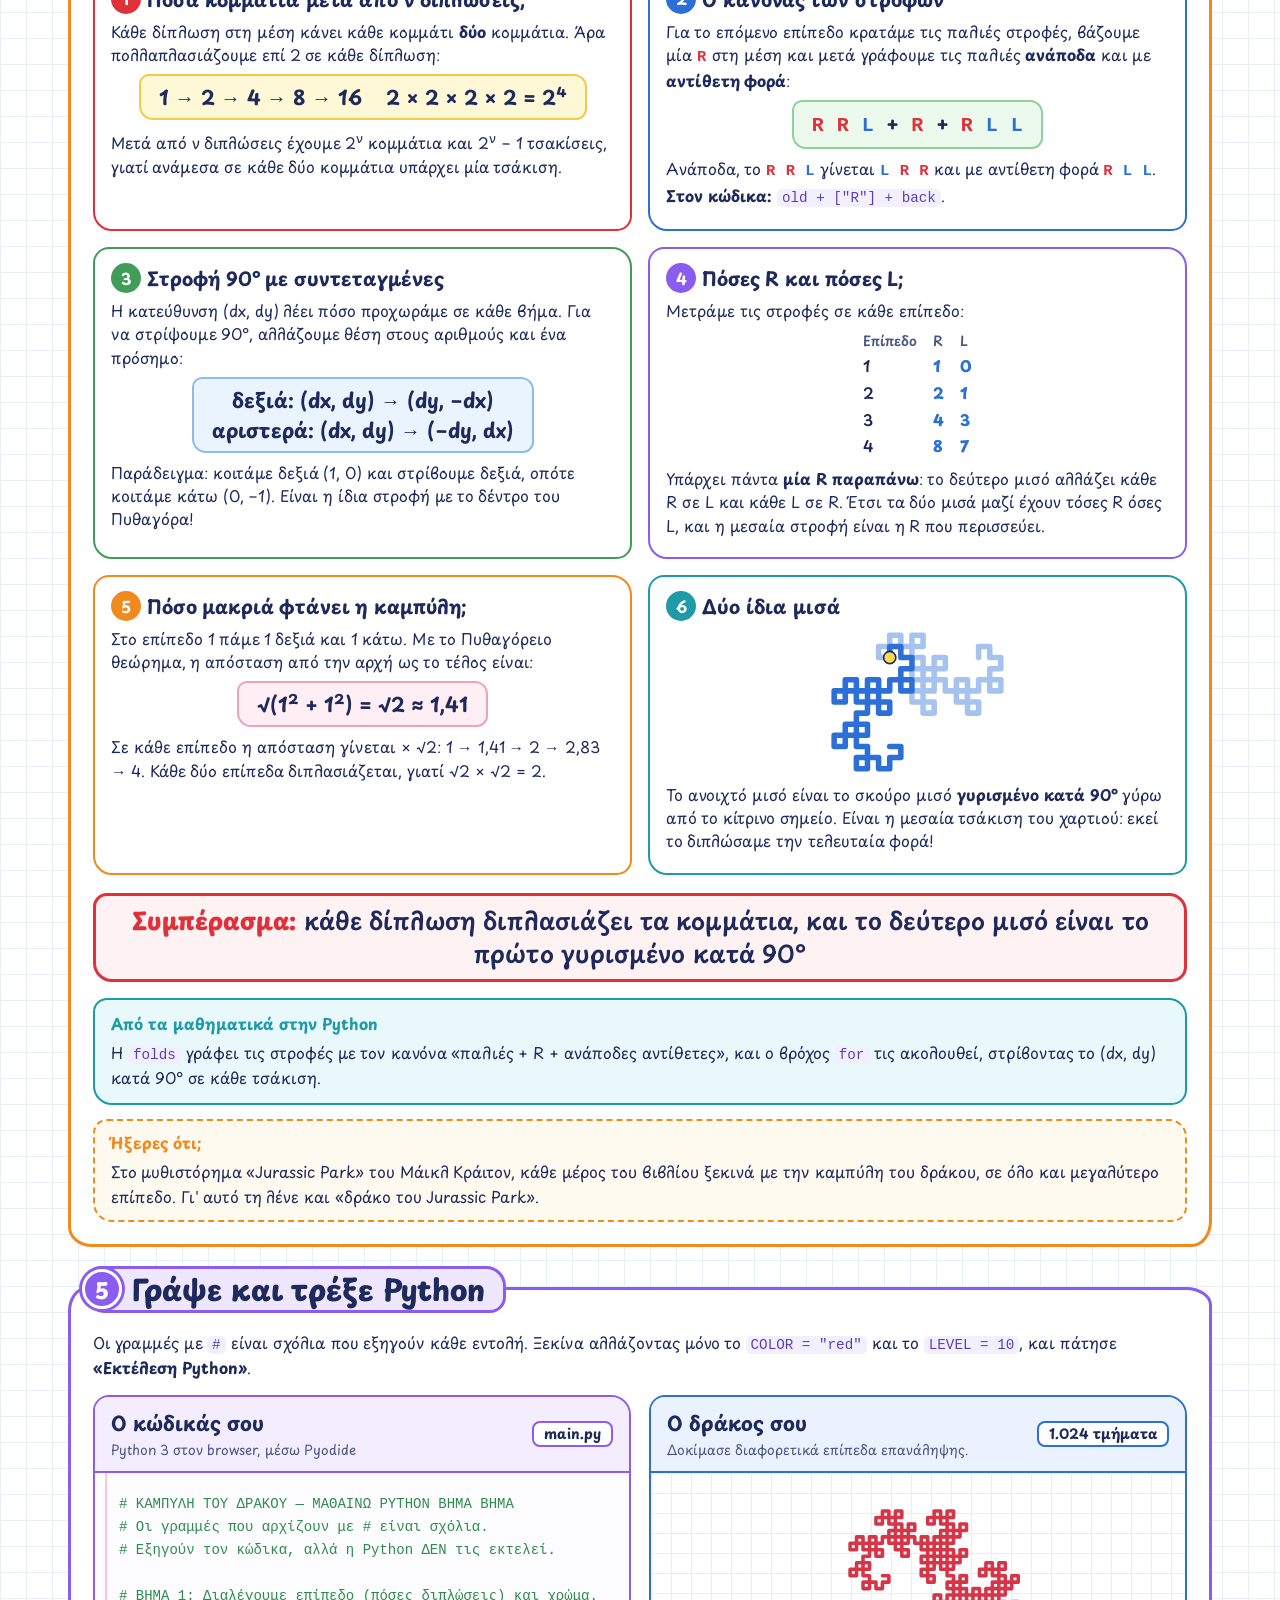
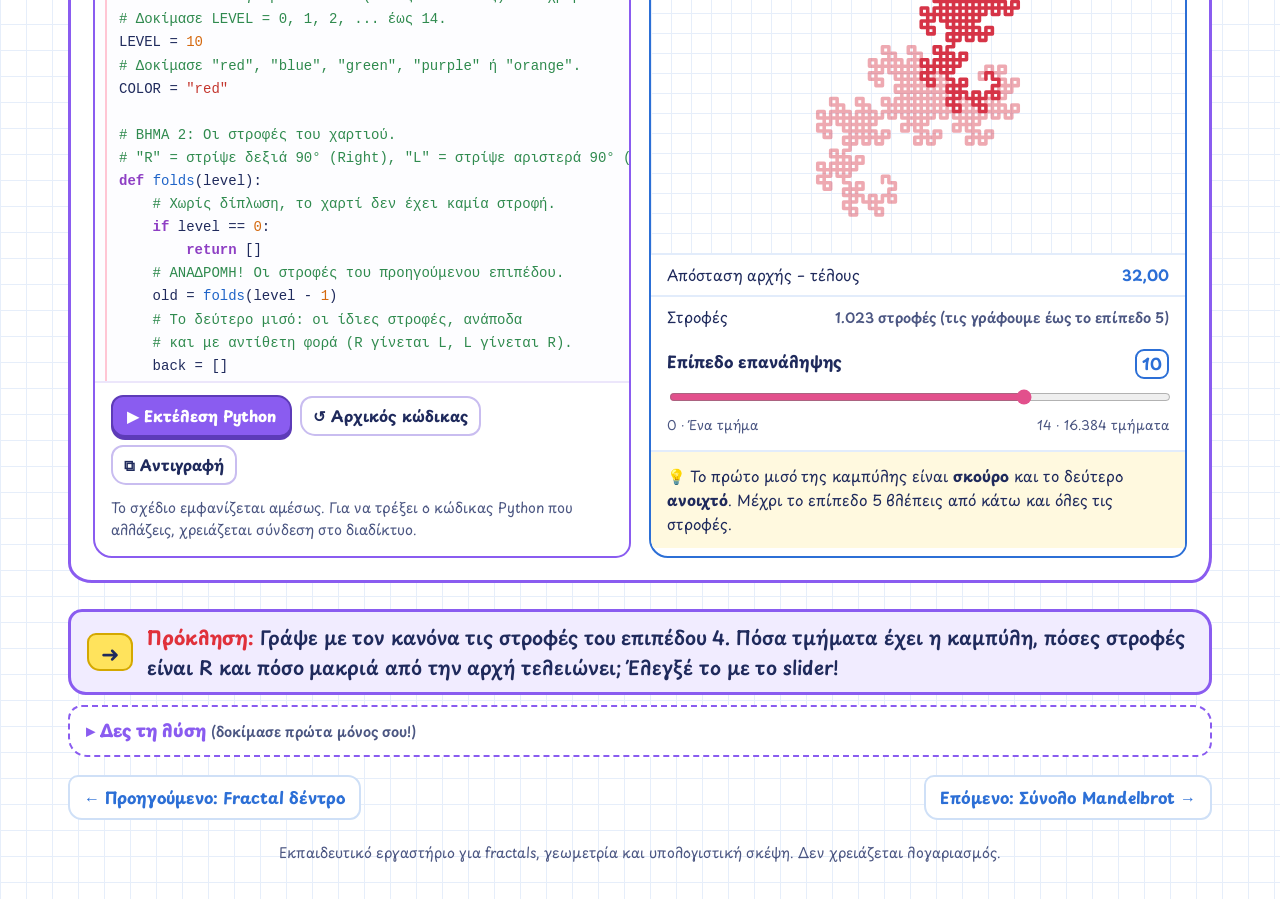
==== commit 89f8cd80: "Add lab 8, the Mandelbrot set, for upper-secondary and university Co-Authored-By: Claude Opus 5.5 <n" ====
--- a/dragon-curve/index.html
+++ b/dragon-curve/index.html
@@ -155,8 +155,7 @@
 <p>Το βλέπεις και στη γραμμή «Απόσταση αρχής – τέλους» κάτω από τον δράκο.</p>
 <p class="final">Απάντηση: R R L R R L L R R R L L R L L, 16 τμήματα, 8 R και 7 L, απόσταση 4</p>
 </div></details>
-
-<nav class="lab-pager" aria-label="Άλλα εργαστήρια"><a href="../fractal-tree/">← Προηγούμενο: Fractal δέντρο</a><a class="next-lab" href="../">Όλα τα εργαστήρια</a></nav>
+<nav class="lab-pager" aria-label="Άλλα εργαστήρια"><a href="../fractal-tree/">← Προηγούμενο: Fractal δέντρο</a><a class="next-lab" href="../mandelbrot/">Επόμενο: Σύνολο Mandelbrot →</a></nav>
 
 <footer>Εκπαιδευτικό εργαστήριο για fractals, γεωμετρία και υπολογιστική σκέψη. Δεν χρειάζεται λογαριασμός.</footer>
 </main>
